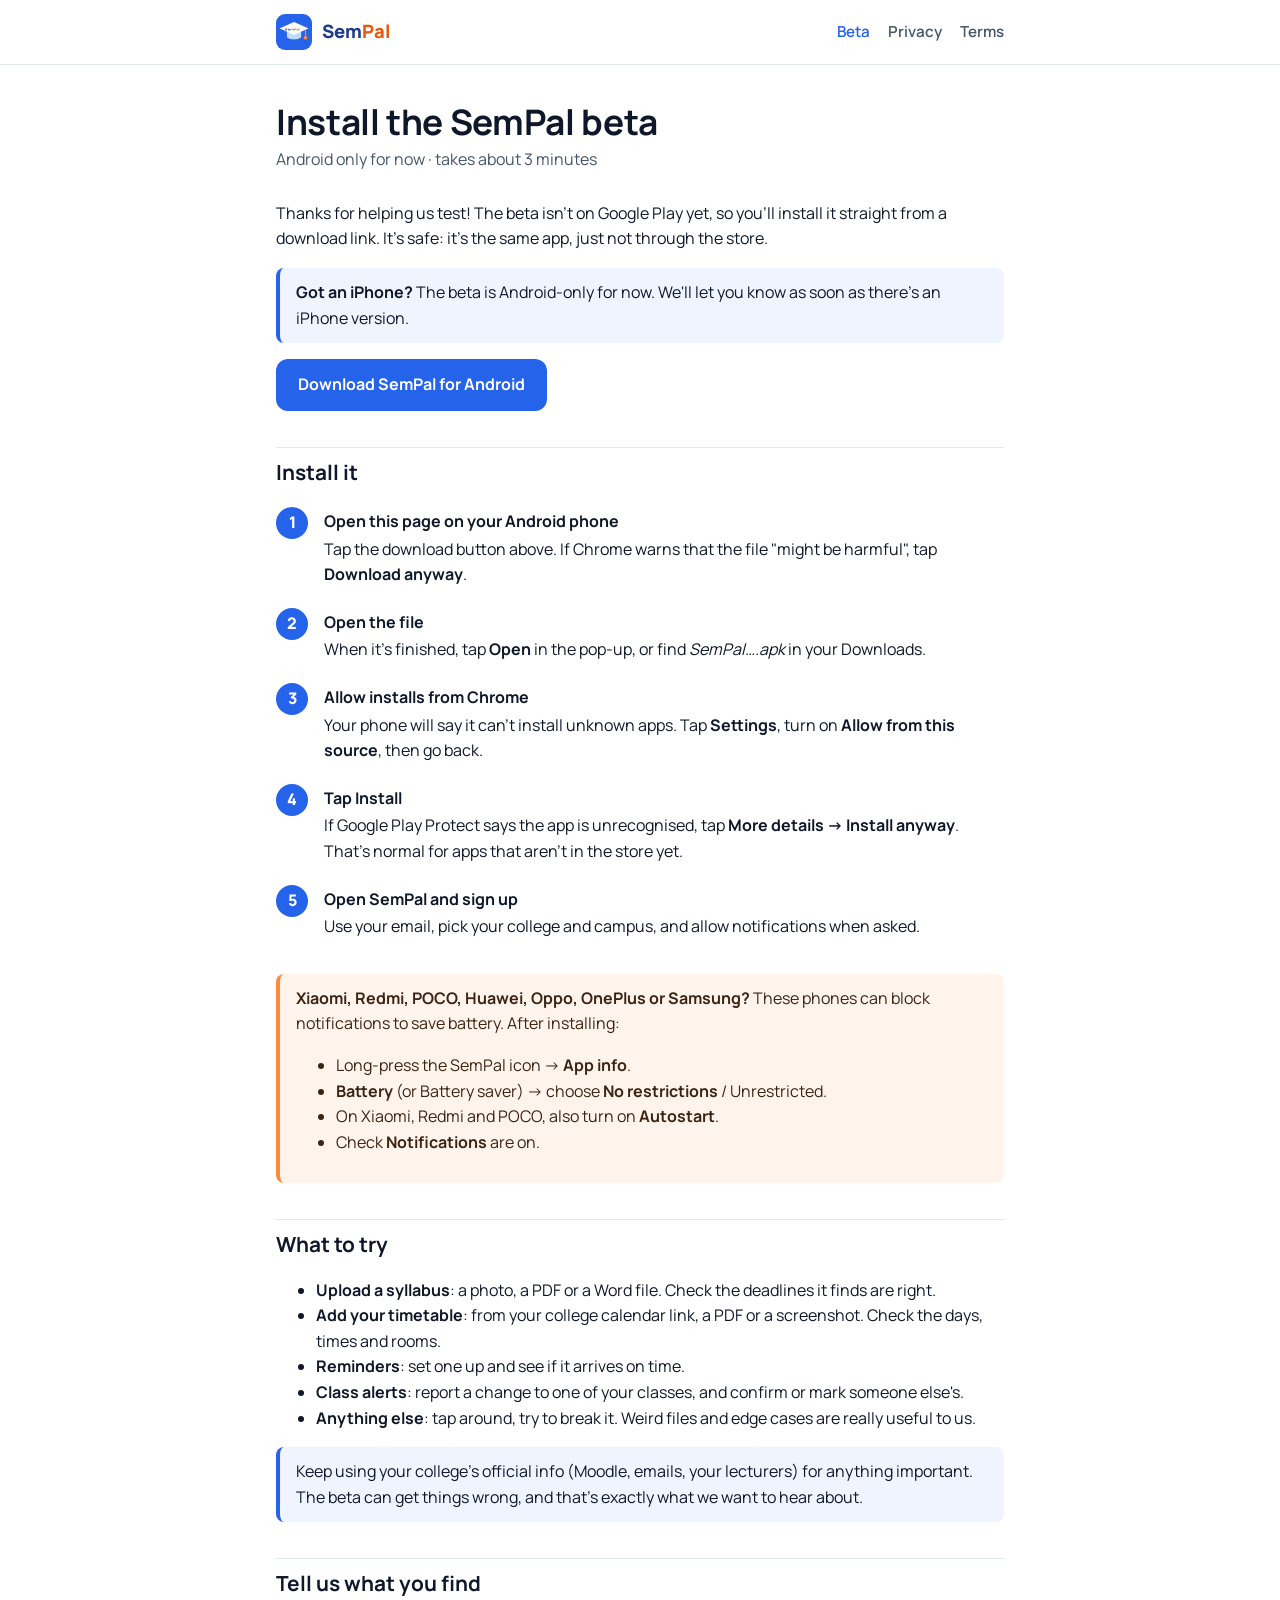
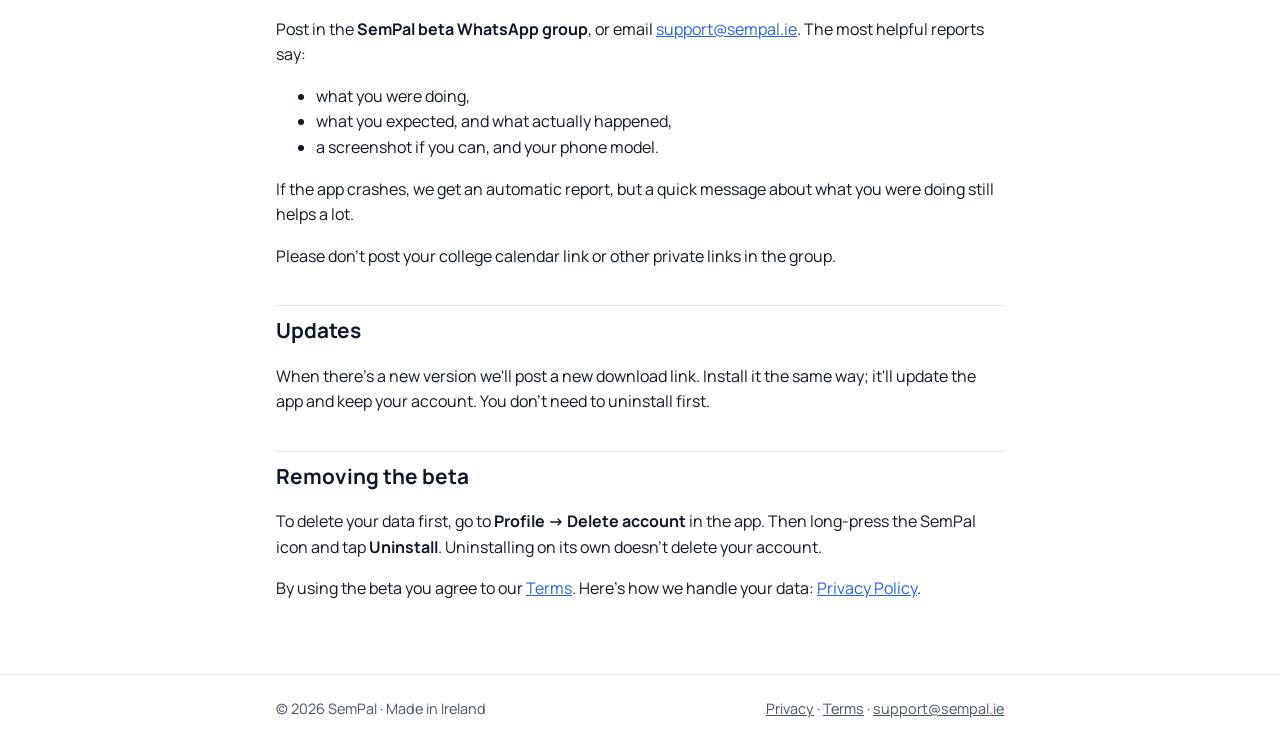
==== beta.html @ c40fa151 "Add files via upload" ====
<!doctype html>
<html lang="en-IE">
<head>
<meta charset="utf-8">
<meta name="viewport" content="width=device-width, initial-scale=1">
<title>Beta Install Guide – SemPal</title>
<meta name="description" content="How to install the SemPal beta on Android, what to test and how to send feedback.">
<meta name="robots" content="noindex">
<link rel="icon" href="img/favicon.png">
<link rel="preconnect" href="https://fonts.googleapis.com">
<link href="https://fonts.googleapis.com/css2?family=Manrope:wght@400;600;700;800&display=swap" rel="stylesheet">
<link rel="stylesheet" href="style.css">
</head>
<body>
<header class="site"><div class="wrap">
  <a class="brand" href="./"><img src="img/icon.png" alt=""><span class="word"><span class="sem">Sem</span><span class="pal">Pal</span></span></a>
  <nav><a href="beta.html" aria-current="page">Beta</a><a href="privacy.html">Privacy</a><a href="terms.html">Terms</a></nav>
</div></header>

<main class="doc wrap">
<h1>Install the SemPal beta</h1>
<p class="meta">Android only for now · takes about 3 minutes</p>

<p>Thanks for helping us test! The beta isn't on Google Play yet, so you'll install it straight from a download link. It's safe: it's the same app, just not through the store.</p>

<div class="note"><strong>Got an iPhone?</strong> The beta is Android-only for now. We'll let you know as soon as there's an iPhone version.</div>

<p>
  <!-- TODO: replace the href with the EAS build download link before sharing -->
  <a class="btn" id="download" href="DOWNLOAD_LINK">Download SemPal for Android</a>
</p>

<h2>Install it</h2>
<ol class="steps">
<li><strong>Open this page on your Android phone</strong>Tap the download button above. If Chrome warns that the file "might be harmful", tap <strong>Download anyway</strong>.</li>
<li><strong>Open the file</strong>When it's finished, tap <strong>Open</strong> in the pop-up, or find <em>SemPal….apk</em> in your Downloads.</li>
<li><strong>Allow installs from Chrome</strong>Your phone will say it can't install unknown apps. Tap <strong>Settings</strong>, turn on <strong>Allow from this source</strong>, then go back.</li>
<li><strong>Tap Install</strong>If Google Play Protect says the app is unrecognised, tap <strong>More details → Install anyway</strong>. That's normal for apps that aren't in the store yet.</li>
<li><strong>Open SemPal and sign up</strong>Use your email, pick your college and campus, and allow notifications when asked.</li>
</ol>

<div class="warn"><strong>Xiaomi, Redmi, POCO, Huawei, Oppo, OnePlus or Samsung?</strong> These phones can block notifications to save battery. After installing:
<ul>
<li>Long-press the SemPal icon → <strong>App info</strong>.</li>
<li><strong>Battery</strong> (or Battery saver) → choose <strong>No restrictions</strong> / Unrestricted.</li>
<li>On Xiaomi, Redmi and POCO, also turn on <strong>Autostart</strong>.</li>
<li>Check <strong>Notifications</strong> are on.</li>
</ul></div>

<h2>What to try</h2>
<ul>
<li><strong>Upload a syllabus</strong>: a photo, a PDF or a Word file. Check the deadlines it finds are right.</li>
<li><strong>Add your timetable</strong>: from your college calendar link, a PDF or a screenshot. Check the days, times and rooms.</li>
<li><strong>Reminders</strong>: set one up and see if it arrives on time.</li>
<li><strong>Class alerts</strong>: report a change to one of your classes, and confirm or mark someone else's.</li>
<li><strong>Anything else</strong>: tap around, try to break it. Weird files and edge cases are really useful to us.</li>
</ul>
<div class="note">Keep using your college's official info (Moodle, emails, your lecturers) for anything important. The beta can get things wrong, and that's exactly what we want to hear about.</div>

<h2>Tell us what you find</h2>
<p>Post in the <strong>SemPal beta WhatsApp group</strong>, or email <a href="mailto:support@sempal.ie">support@sempal.ie</a>. The most helpful reports say:</p>
<ul>
<li>what you were doing,</li>
<li>what you expected, and what actually happened,</li>
<li>a screenshot if you can, and your phone model.</li>
</ul>
<p>If the app crashes, we get an automatic report, but a quick message about what you were doing still helps a lot.</p>
<p>Please don't post your college calendar link or other private links in the group.</p>

<h2>Updates</h2>
<p>When there's a new version we'll post a new download link. Install it the same way; it'll update the app and keep your account. You don't need to uninstall first.</p>

<h2>Removing the beta</h2>
<p>To delete your data first, go to <strong>Profile → Delete account</strong> in the app. Then long-press the SemPal icon and tap <strong>Uninstall</strong>. Uninstalling on its own doesn't delete your account.</p>

<p>By using the beta you agree to our <a href="terms.html">Terms</a>. Here's how we handle your data: <a href="privacy.html">Privacy Policy</a>.</p>
</main>

<footer class="site"><div class="wrap">
  <span>© 2026 SemPal · Made in Ireland</span>
  <span><a href="privacy.html">Privacy</a> · <a href="terms.html">Terms</a> · <a href="mailto:support@sempal.ie">support@sempal.ie</a></span>
</div></footer>
</body>
</html>
---- style.css ----
:root {
  --blue: #2563EB;
  --blue-dark: #1e3a8a;
  --blue-soft: #eff4ff;
  --orange: #FF8A3D;
  --orange-dark: #ea580c;
  --ink: #0f172a;
  --muted: #475569;
  --line: #e2e8f0;
  --bg: #ffffff;
  --card: #f8fafc;
}
@media (prefers-color-scheme: dark) {
  :root {
    --ink: #e2e8f0;
    --muted: #94a3b8;
    --line: #1e293b;
    --bg: #0b1220;
    --card: #111a2e;
    --blue-soft: #13203d;
    --blue-dark: #93b4ff;
  }
}
* { box-sizing: border-box; }
html { -webkit-text-size-adjust: 100%; }
body {
  margin: 0;
  font-family: "Manrope", system-ui, -apple-system, "Segoe UI", Roboto, sans-serif;
  color: var(--ink);
  background: var(--bg);
  line-height: 1.6;
}
a { color: var(--blue); }
@media (prefers-color-scheme: dark) { a { color: #7aa2ff; } }

header.site {
  border-bottom: 1px solid var(--line);
}
header.site .wrap {
  display: flex; align-items: center; justify-content: space-between;
  padding-top: 14px; padding-bottom: 14px;
}
.brand { display: flex; align-items: center; gap: 10px; text-decoration: none; color: var(--ink); font-weight: 800; font-size: 1.15rem; }
.brand img { width: 36px; height: 36px; border-radius: 9px; }
.brand .sem { color: var(--blue-dark); }
.brand .pal { color: var(--orange-dark); }
nav a { margin-left: 18px; text-decoration: none; color: var(--muted); font-weight: 600; font-size: .95rem; }
nav a:hover, nav a[aria-current] { color: var(--blue); }

.wrap { max-width: 760px; margin: 0 auto; padding-left: 16px; padding-right: 16px; }

.hero { padding: 56px 0 40px; text-align: center; }
.hero img { width: 112px; height: 112px; border-radius: 26px; box-shadow: 0 10px 30px rgba(37,99,235,.25); }
.hero h1 { font-size: clamp(2rem, 6vw, 2.8rem); line-height: 1.15; margin: 22px 0 12px; letter-spacing: -0.02em; }
.hero p.lead { font-size: 1.15rem; color: var(--muted); margin: 0 auto 26px; max-width: 34em; }

.btn {
  display: inline-block; background: var(--blue); color: #fff !important; text-decoration: none;
  font-weight: 700; padding: 13px 22px; border-radius: 12px;
}
.btn.alt { background: transparent; color: var(--blue) !important; border: 2px solid var(--blue); }
.btn + .btn { margin-left: 8px; }

.features { display: grid; grid-template-columns: repeat(auto-fit, minmax(210px, 1fr)); gap: 14px; margin: 20px 0 48px; }
.feature { background: var(--card); border: 1px solid var(--line); border-radius: 14px; padding: 18px; }
.feature h3 { margin: 0 0 6px; font-size: 1.05rem; }
.feature p { margin: 0; color: var(--muted); font-size: .95rem; }
.feature .dot { display: inline-block; width: 10px; height: 10px; border-radius: 50%; background: var(--orange); margin-right: 8px; }

main.doc { padding-top: 36px; padding-bottom: 56px; }
main.doc h1 { font-size: clamp(1.7rem, 5vw, 2.2rem); line-height: 1.2; margin: 0 0 4px; letter-spacing: -0.01em; }
main.doc .meta { color: var(--muted); margin: 0 0 28px; }
main.doc h2 { font-size: 1.3rem; margin: 36px 0 10px; padding-top: 8px; border-top: 1px solid var(--line); }
main.doc h3 { font-size: 1.05rem; margin: 22px 0 6px; }

.table-scroll { overflow-x: auto; margin: 12px 0 18px; border: 1px solid var(--line); border-radius: 12px; }
table { border-collapse: collapse; width: 100%; font-size: .93rem; }
th, td { text-align: left; vertical-align: top; padding: 10px 12px; border-bottom: 1px solid var(--line); }
th { background: var(--card); font-weight: 700; }
tr:last-child td { border-bottom: 0; }

.note { background: var(--blue-soft); border-left: 4px solid var(--blue); padding: 12px 16px; border-radius: 8px; margin: 16px 0; }
.warn { background: #fff4ec; border-left: 4px solid var(--orange); padding: 12px 16px; border-radius: 8px; margin: 16px 0; color: #3b2414; }
@media (prefers-color-scheme: dark) { .warn { background: #2a1a0e; color: #fbd9c0; } }

ol.steps { counter-reset: s; list-style: none; padding: 0; }
ol.steps > li { counter-increment: s; position: relative; padding: 4px 0 18px 48px; }
ol.steps > li::before {
  content: counter(s); position: absolute; left: 0; top: 2px; width: 32px; height: 32px; border-radius: 50%;
  background: var(--blue); color: #fff; font-weight: 800; display: flex; align-items: center; justify-content: center;
}
ol.steps > li strong:first-child { display: block; margin-bottom: 2px; }

footer.site { border-top: 1px solid var(--line); color: var(--muted); font-size: .9rem; }
footer.site .wrap { padding-top: 22px; padding-bottom: 30px; display: flex; flex-wrap: wrap; gap: 8px 18px; justify-content: space-between; }
footer.site a { color: var(--muted); }

@media (max-width: 520px) {
  nav a { margin-left: 12px; font-size: .9rem; }
  .brand span.word { display: none; }
  .btn { display: block; margin: 0 0 10px !important; }
}
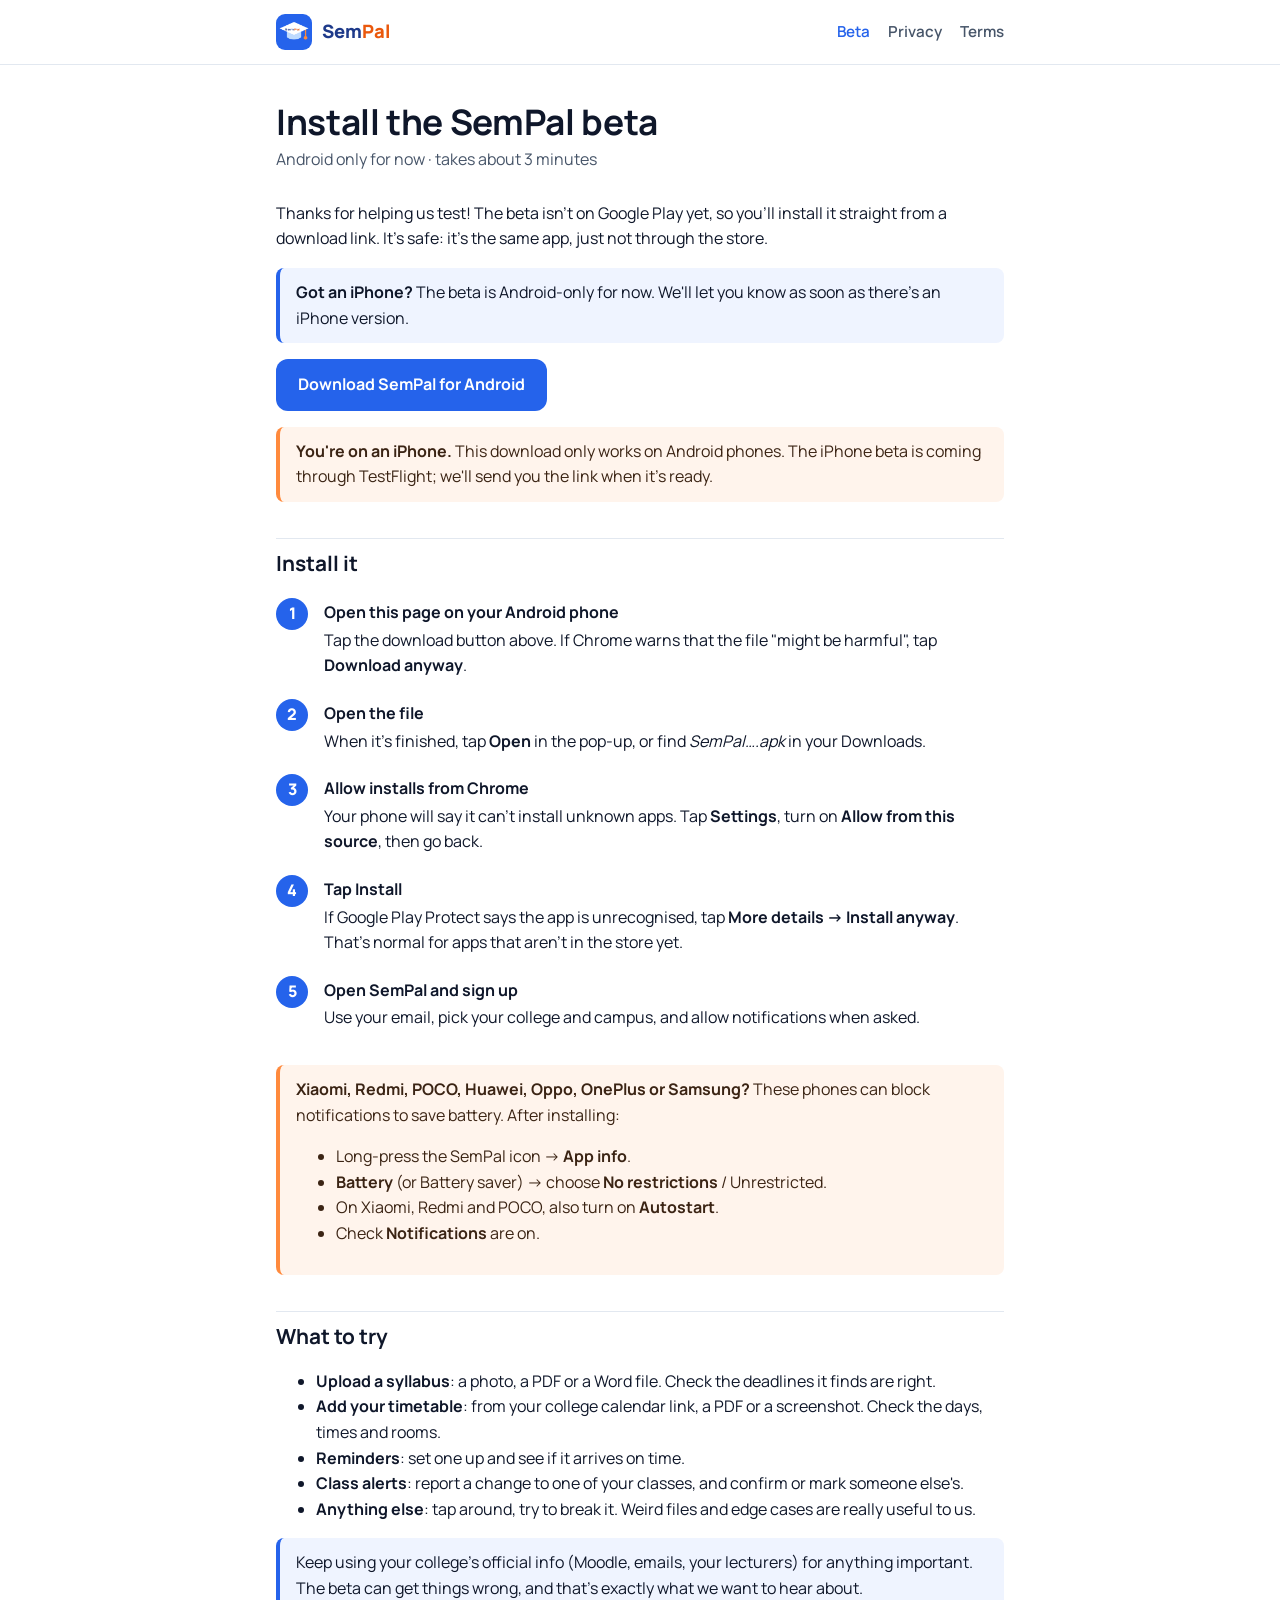
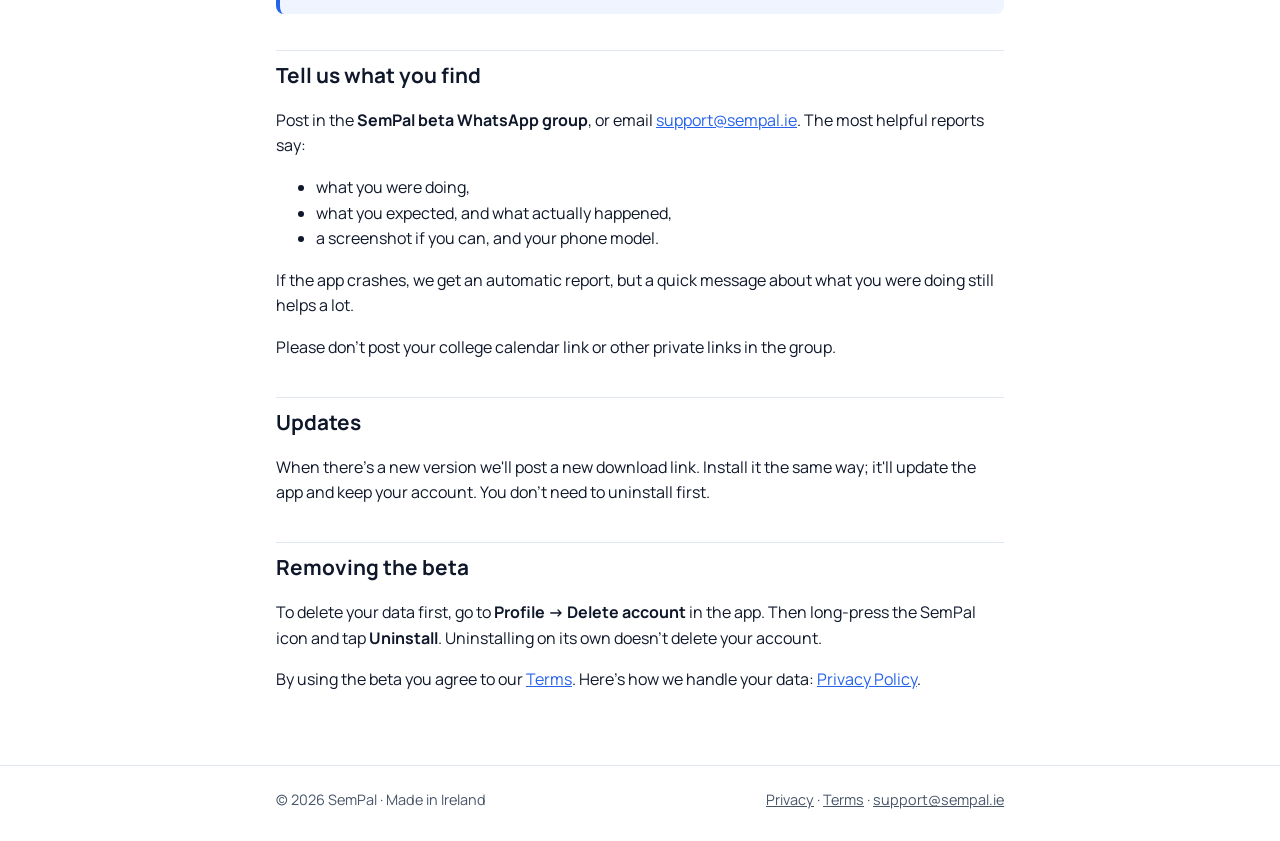
==== commit ce732fbc: "Implement iPhone detection for download button Added script to hide download button for iPhone users" ====
--- a/beta.html
+++ b/beta.html
@@ -23,12 +23,13 @@
 
 <p>Thanks for helping us test! The beta isn't on Google Play yet, so you'll install it straight from a download link. It's safe: it's the same app, just not through the store.</p>
 
-<div class="note"><strong>Got an iPhone?</strong> The beta is Android-only for now. We'll let you know as soon as there's an iPhone version.</div>
+<div class="note" id="iphone"><strong>Got an iPhone?</strong> The beta is Android-only for now. We'll let you know as soon as there's an iPhone version.</div>
 
-<p>
+<p id="androidDownload">
   <!-- TODO: replace the href with the EAS build download link before sharing -->
   <a class="btn" id="download" href="DOWNLOAD_LINK">Download SemPal for Android</a>
 </p>
+<div class="warn hidden" id="iosNotice"><strong>You're on an iPhone.</strong> This download only works on Android phones. The iPhone beta is coming through TestFlight; we'll send you the link when it's ready.</div>
 
 <h2>Install it</h2>
 <ol class="steps">
@@ -75,6 +76,14 @@
 
 <p>By using the beta you agree to our <a href="terms.html">Terms</a>. Here's how we handle your data: <a href="privacy.html">Privacy Policy</a>.</p>
 </main>
+<script>
+  // iPhones can't install Android apps: swap the download button for a note
+  if (/iPhone|iPad|iPod/i.test(navigator.userAgent) ||
+      (navigator.platform === 'MacIntel' && navigator.maxTouchPoints > 1)) {
+    document.getElementById('androidDownload').style.display = 'none';
+    document.getElementById('iosNotice').classList.remove('hidden');
+  }
+</script>
 
 <footer class="site"><div class="wrap">
   <span>© 2026 SemPal · Made in Ireland</span>
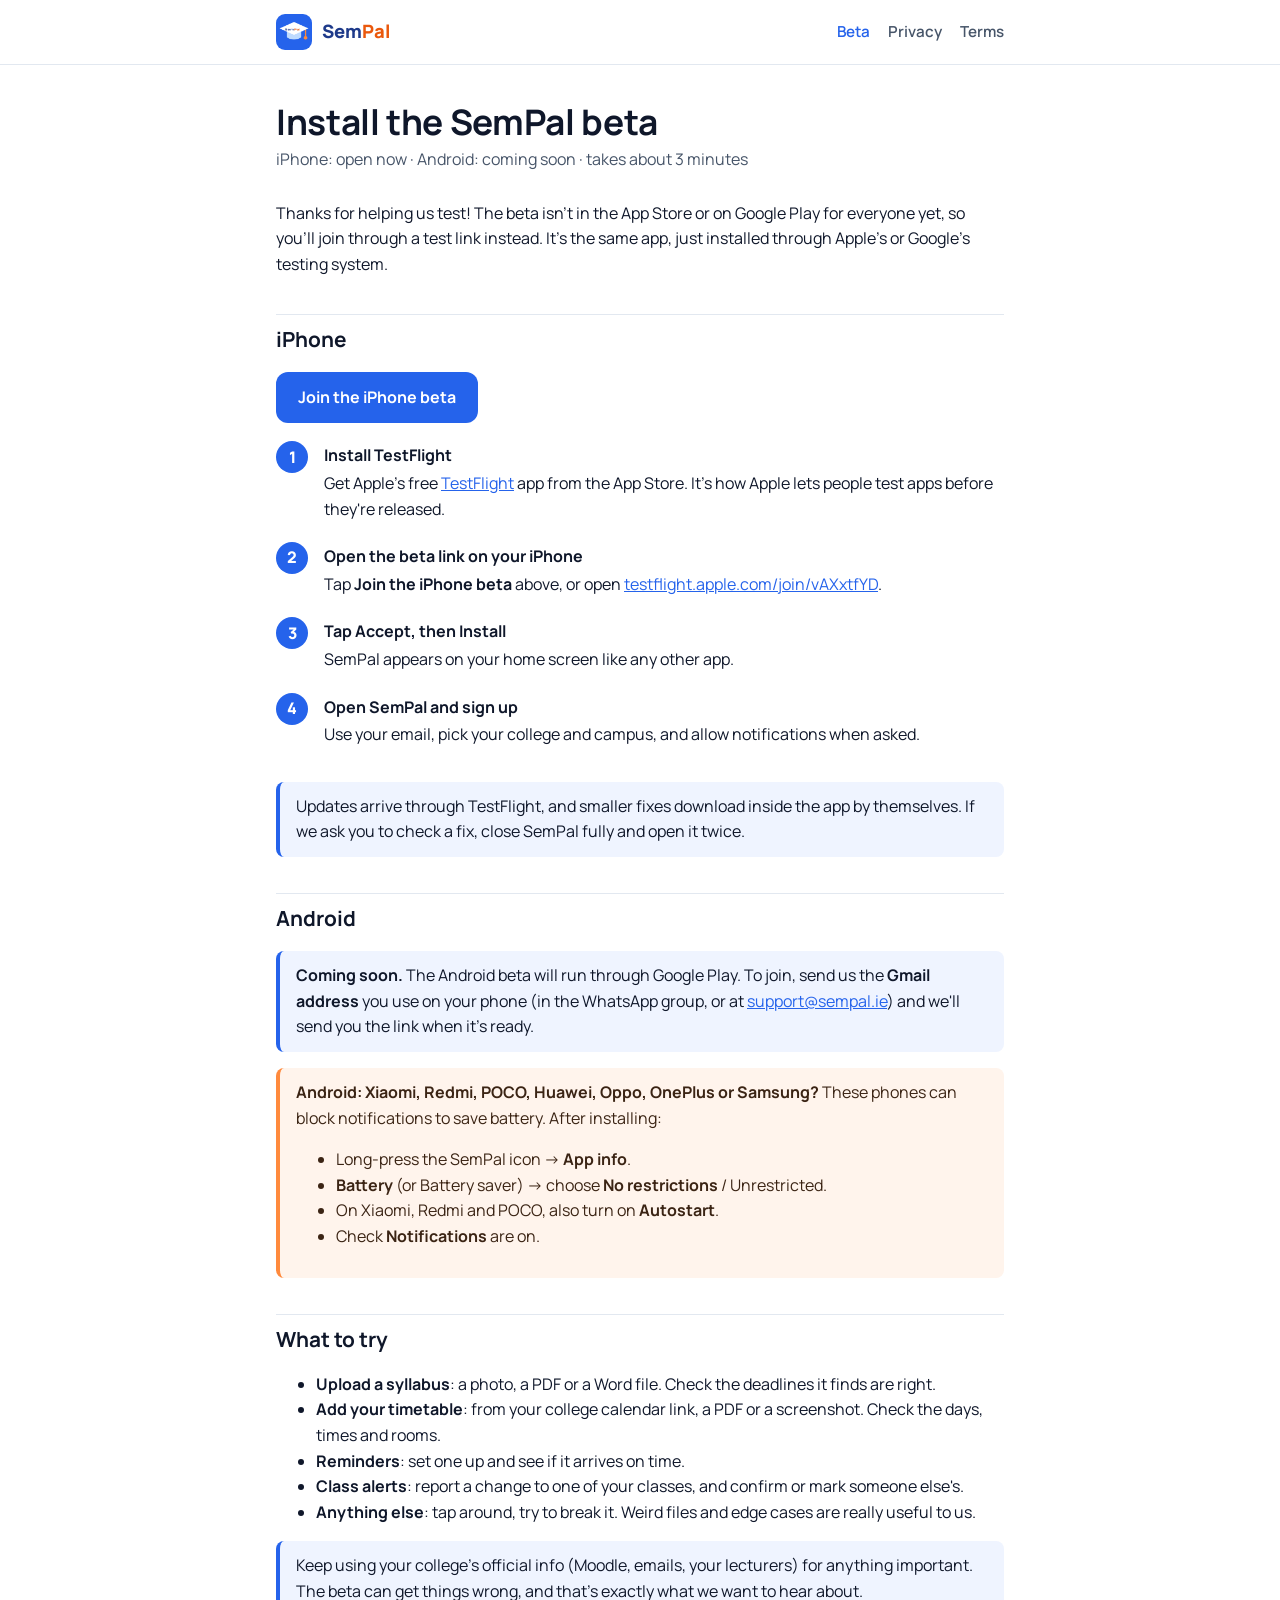
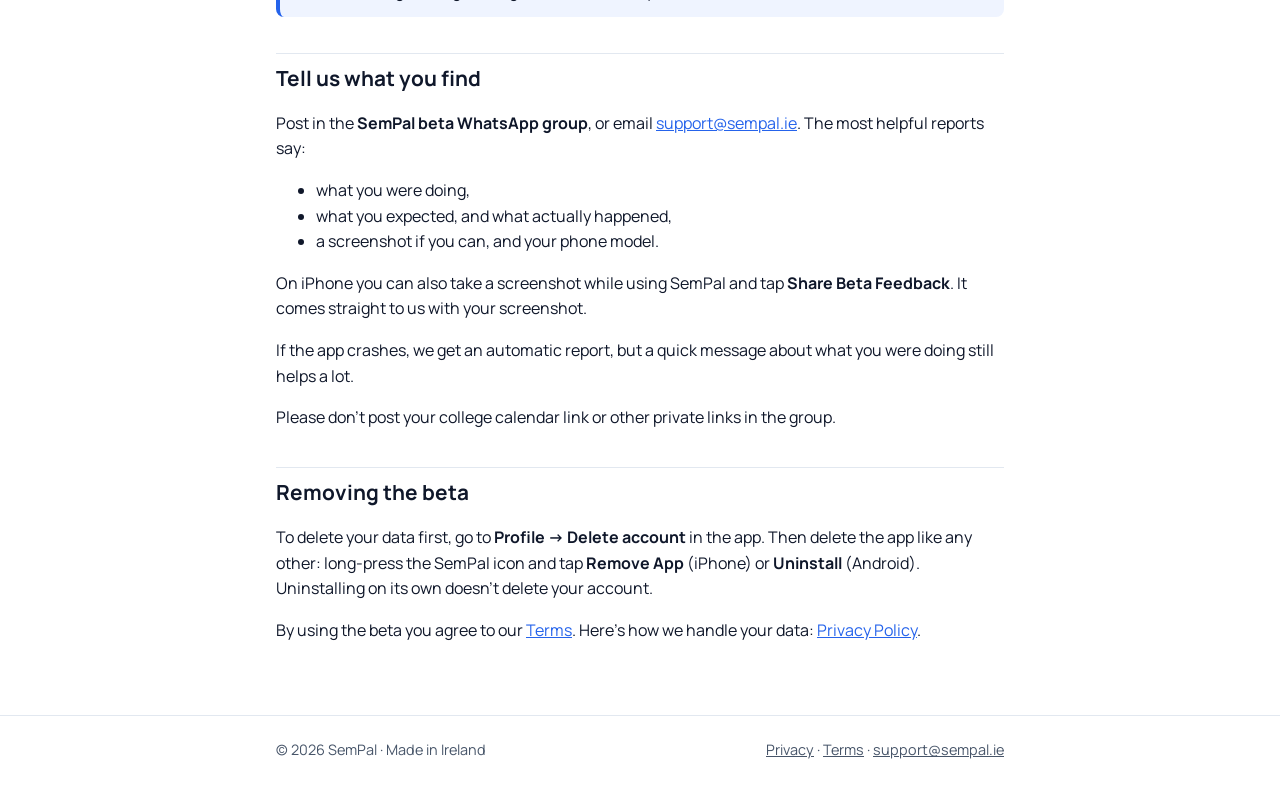
==== commit 58270ad4: "Add files via upload" ====
--- a/beta.html
+++ b/beta.html
@@ -4,7 +4,7 @@
 <meta charset="utf-8">
 <meta name="viewport" content="width=device-width, initial-scale=1">
 <title>Beta Install Guide – SemPal</title>
-<meta name="description" content="How to install the SemPal beta on Android, what to test and how to send feedback.">
+<meta name="description" content="How to install the SemPal beta on iPhone and Android, what to test and how to send feedback.">
 <meta name="robots" content="noindex">
 <link rel="icon" href="img/favicon.png">
 <link rel="preconnect" href="https://fonts.googleapis.com">
@@ -19,28 +19,32 @@
 
 <main class="doc wrap">
 <h1>Install the SemPal beta</h1>
-<p class="meta">Android only for now · takes about 3 minutes</p>
+<p class="meta">iPhone: open now · Android: coming soon · takes about 3 minutes</p>
 
-<p>Thanks for helping us test! The beta isn't on Google Play yet, so you'll install it straight from a download link. It's safe: it's the same app, just not through the store.</p>
+<p>Thanks for helping us test! The beta isn't in the App Store or on Google Play for everyone yet, so you'll join through a test link instead. It's the same app, just installed through Apple's or Google's testing system.</p>
 
-<div class="note" id="iphone"><strong>Got an iPhone?</strong> The beta is Android-only for now. We'll let you know as soon as there's an iPhone version.</div>
-
-<p id="androidDownload">
-  <!-- TODO: replace the href with the EAS build download link before sharing -->
-  <a class="btn" id="download" href="DOWNLOAD_LINK">Download SemPal for Android</a>
-</p>
-<div class="warn hidden" id="iosNotice"><strong>You're on an iPhone.</strong> This download only works on Android phones. The iPhone beta is coming through TestFlight; we'll send you the link when it's ready.</div>
-
-<h2>Install it</h2>
+<h2 id="iphone">iPhone</h2>
+<p id="iosButton"><a class="btn" href="https://testflight.apple.com/join/vAXxtfYD">Join the iPhone beta</a></p>
 <ol class="steps">
-<li><strong>Open this page on your Android phone</strong>Tap the download button above. If Chrome warns that the file "might be harmful", tap <strong>Download anyway</strong>.</li>
-<li><strong>Open the file</strong>When it's finished, tap <strong>Open</strong> in the pop-up, or find <em>SemPal….apk</em> in your Downloads.</li>
-<li><strong>Allow installs from Chrome</strong>Your phone will say it can't install unknown apps. Tap <strong>Settings</strong>, turn on <strong>Allow from this source</strong>, then go back.</li>
-<li><strong>Tap Install</strong>If Google Play Protect says the app is unrecognised, tap <strong>More details → Install anyway</strong>. That's normal for apps that aren't in the store yet.</li>
+<li><strong>Install TestFlight</strong>Get Apple's free <a href="https://apps.apple.com/app/testflight/id899247664">TestFlight</a> app from the App Store. It's how Apple lets people test apps before they're released.</li>
+<li><strong>Open the beta link on your iPhone</strong>Tap <strong>Join the iPhone beta</strong> above, or open <a href="https://testflight.apple.com/join/vAXxtfYD">testflight.apple.com/join/vAXxtfYD</a>.</li>
+<li><strong>Tap Accept, then Install</strong>SemPal appears on your home screen like any other app.</li>
 <li><strong>Open SemPal and sign up</strong>Use your email, pick your college and campus, and allow notifications when asked.</li>
 </ol>
+<div class="note">Updates arrive through TestFlight, and smaller fixes download inside the app by themselves. If we ask you to check a fix, close SemPal fully and open it twice.</div>
 
-<div class="warn"><strong>Xiaomi, Redmi, POCO, Huawei, Oppo, OnePlus or Samsung?</strong> These phones can block notifications to save battery. After installing:
+<h2 id="android">Android</h2>
+<div class="note" id="androidSoon"><strong>Coming soon.</strong> The Android beta will run through Google Play. To join, send us the <strong>Gmail address</strong> you use on your phone (in the WhatsApp group, or at <a href="mailto:support@sempal.ie">support@sempal.ie</a>) and we'll send you the link when it's ready.</div>
+<!-- When the Play closed test is live: replace the note above with
+<p><a class="btn" href="PLAY_OPT_IN_LINK">Join the Android beta</a></p>
+<ol class="steps">
+<li><strong>Open the link on your Android phone</strong>Sign in with the Gmail you gave us and tap <strong>Become a tester</strong>.</li>
+<li><strong>Install from Google Play</strong>Tap the Google Play link on that page, then <strong>Install</strong>.</li>
+<li><strong>Open SemPal and sign up</strong>Use your email, pick your college and campus, and allow notifications when asked.</li>
+</ol>
+-->
+
+<div class="warn"><strong>Android: Xiaomi, Redmi, POCO, Huawei, Oppo, OnePlus or Samsung?</strong> These phones can block notifications to save battery. After installing:
 <ul>
 <li>Long-press the SemPal icon → <strong>App info</strong>.</li>
 <li><strong>Battery</strong> (or Battery saver) → choose <strong>No restrictions</strong> / Unrestricted.</li>
@@ -65,23 +69,22 @@
 <li>what you expected, and what actually happened,</li>
 <li>a screenshot if you can, and your phone model.</li>
 </ul>
+<p>On iPhone you can also take a screenshot while using SemPal and tap <strong>Share Beta Feedback</strong>. It comes straight to us with your screenshot.</p>
 <p>If the app crashes, we get an automatic report, but a quick message about what you were doing still helps a lot.</p>
 <p>Please don't post your college calendar link or other private links in the group.</p>
 
-<h2>Updates</h2>
-<p>When there's a new version we'll post a new download link. Install it the same way; it'll update the app and keep your account. You don't need to uninstall first.</p>
-
 <h2>Removing the beta</h2>
-<p>To delete your data first, go to <strong>Profile → Delete account</strong> in the app. Then long-press the SemPal icon and tap <strong>Uninstall</strong>. Uninstalling on its own doesn't delete your account.</p>
+<p>To delete your data first, go to <strong>Profile → Delete account</strong> in the app. Then delete the app like any other: long-press the SemPal icon and tap <strong>Remove App</strong> (iPhone) or <strong>Uninstall</strong> (Android). Uninstalling on its own doesn't delete your account.</p>
 
 <p>By using the beta you agree to our <a href="terms.html">Terms</a>. Here's how we handle your data: <a href="privacy.html">Privacy Policy</a>.</p>
 </main>
 <script>
-  // iPhones can't install Android apps: swap the download button for a note
-  if (/iPhone|iPad|iPod/i.test(navigator.userAgent) ||
-      (navigator.platform === 'MacIntel' && navigator.maxTouchPoints > 1)) {
-    document.getElementById('androidDownload').style.display = 'none';
-    document.getElementById('iosNotice').classList.remove('hidden');
+  // On Android, show the Android section first
+  if (/Android/i.test(navigator.userAgent)) {
+    var main = document.querySelector('main');
+    var android = document.getElementById('android');
+    main.insertBefore(android.nextElementSibling, main.querySelector('#iphone'));
+    main.insertBefore(android, main.querySelector('#androidSoon'));
   }
 </script>
 
--- a/style.css
+++ b/style.css
@@ -100,3 +100,5 @@
   .brand span.word { display: none; }
   .btn { display: block; margin: 0 0 10px !important; }
 }
+
+.hidden { display: none !important; }
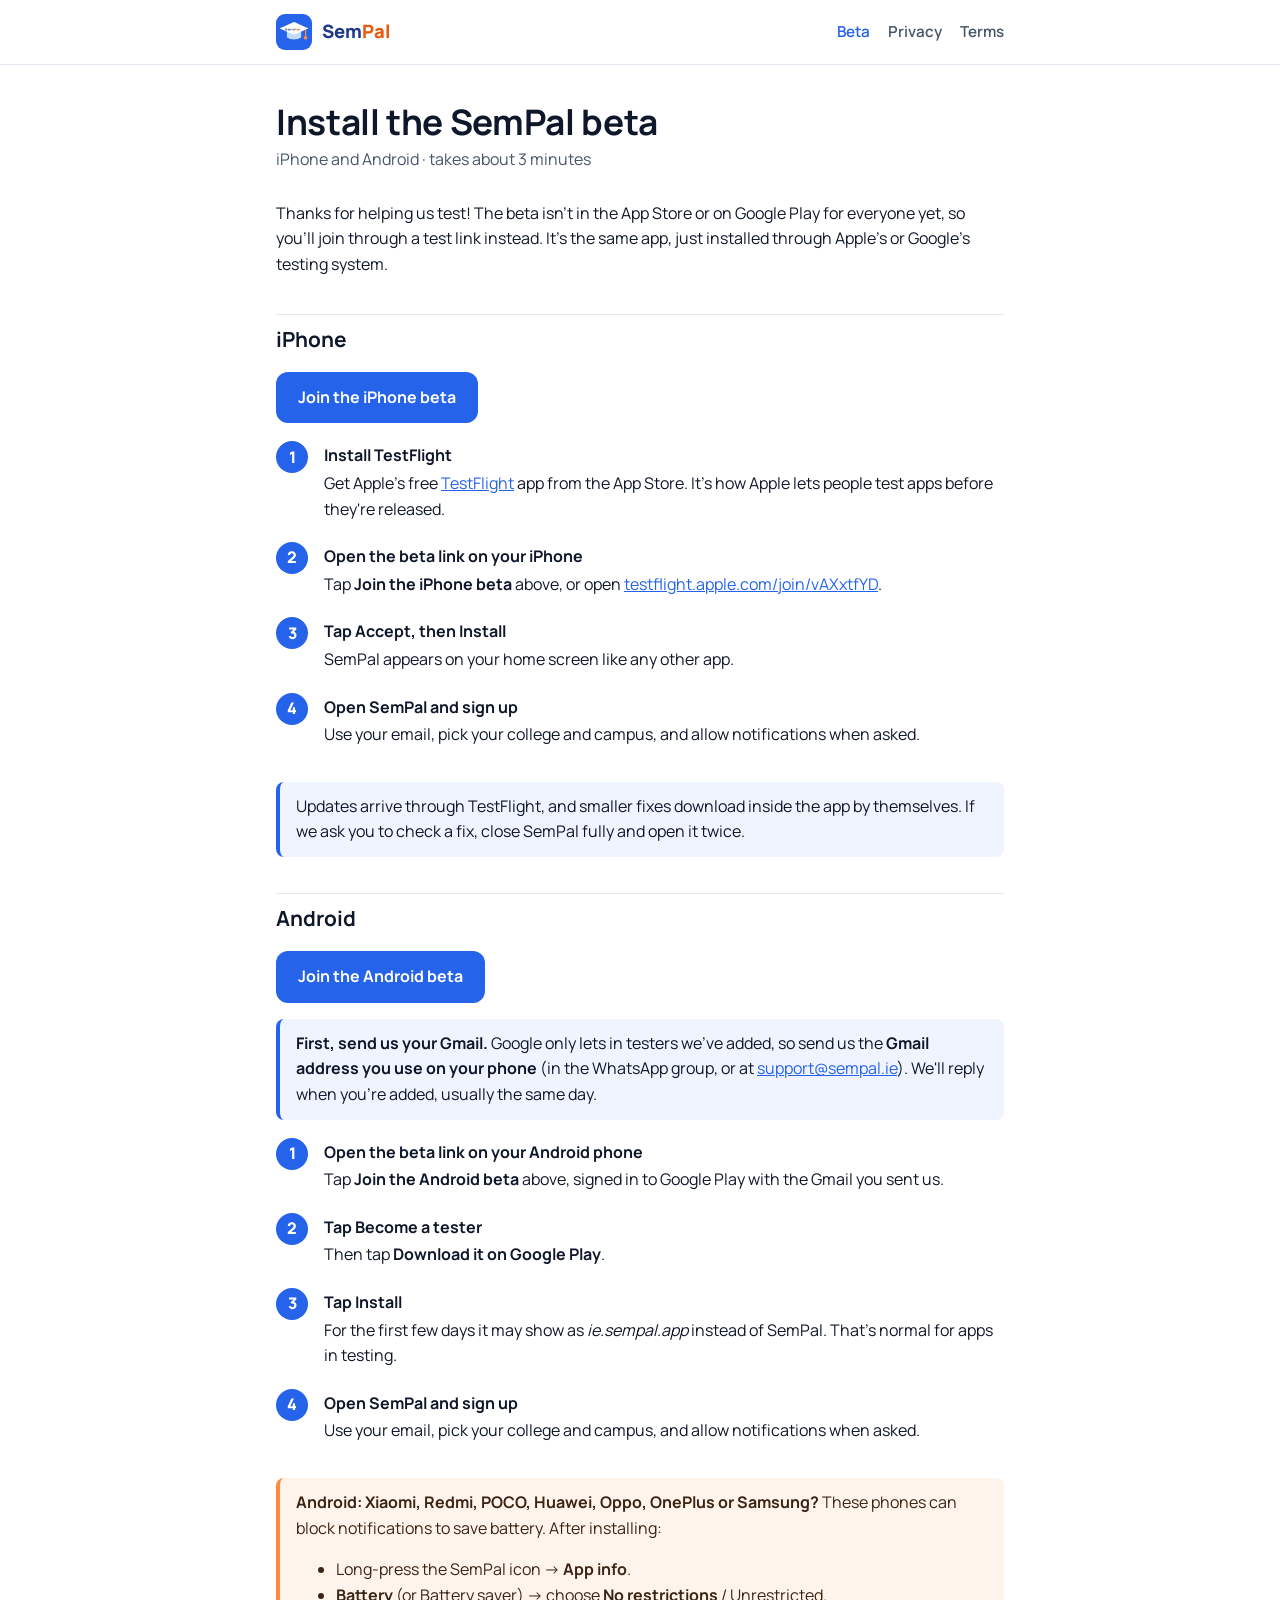
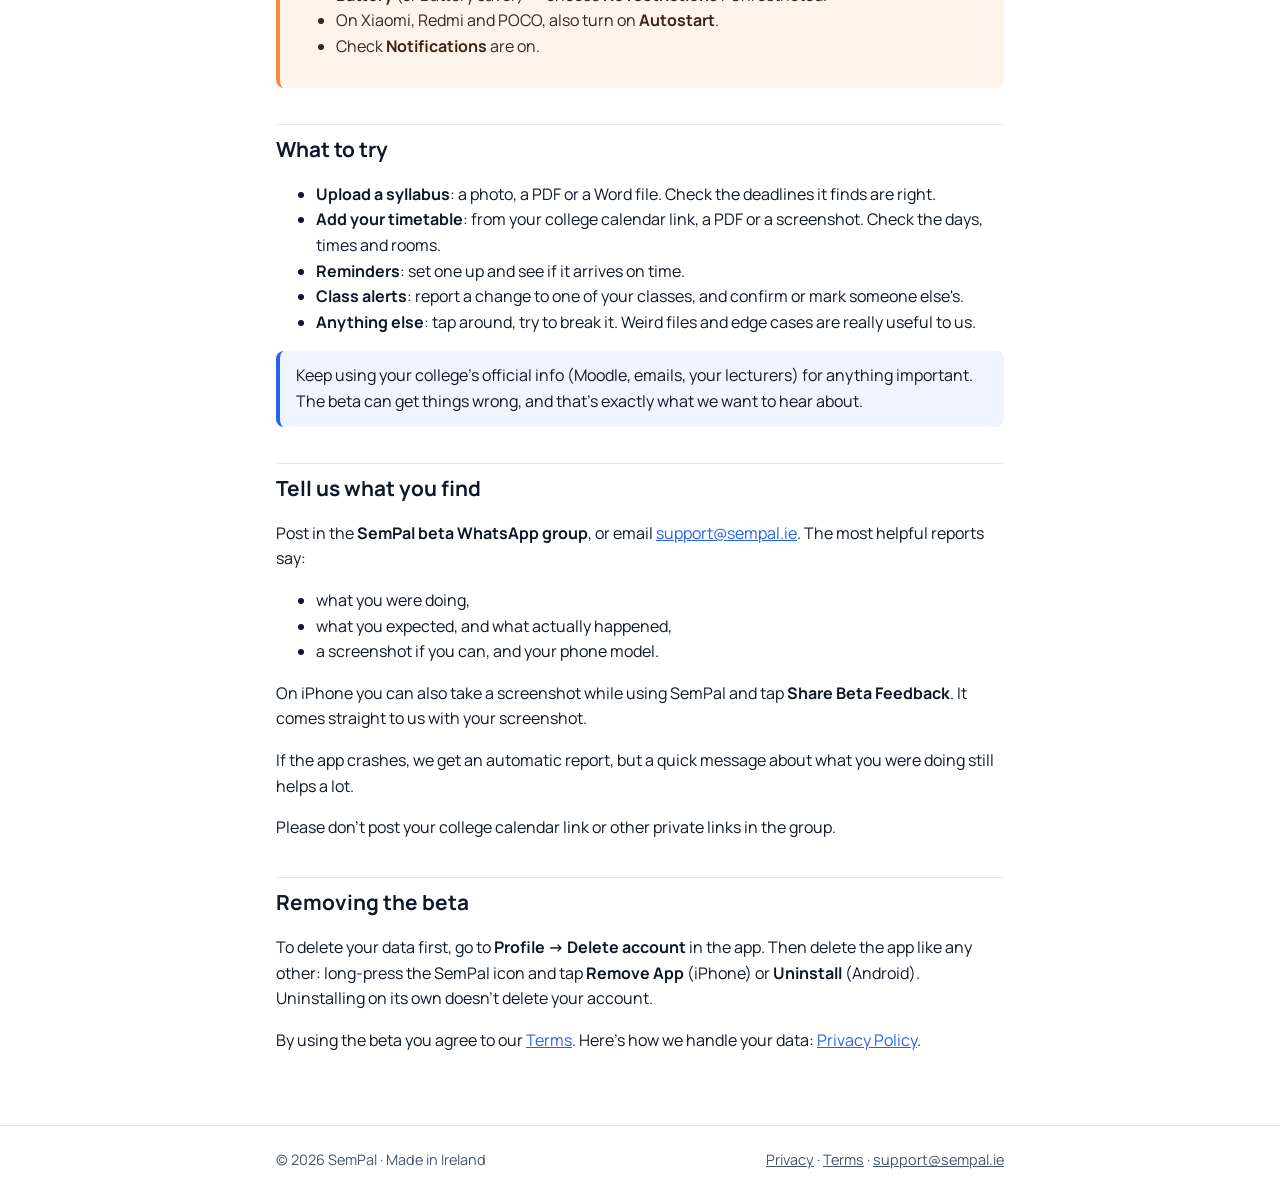
==== commit 9e62195c: "Update Android beta instructions and section order" ====
--- a/beta.html
+++ b/beta.html
@@ -19,7 +19,7 @@
 
 <main class="doc wrap">
 <h1>Install the SemPal beta</h1>
-<p class="meta">iPhone: open now · Android: coming soon · takes about 3 minutes</p>
+<p class="meta">iPhone and Android · takes about 3 minutes</p>
 
 <p>Thanks for helping us test! The beta isn't in the App Store or on Google Play for everyone yet, so you'll join through a test link instead. It's the same app, just installed through Apple's or Google's testing system.</p>
 
@@ -33,16 +33,17 @@
 </ol>
 <div class="note">Updates arrive through TestFlight, and smaller fixes download inside the app by themselves. If we ask you to check a fix, close SemPal fully and open it twice.</div>
 
+<section id="androidSection">
 <h2 id="android">Android</h2>
-<div class="note" id="androidSoon"><strong>Coming soon.</strong> The Android beta will run through Google Play. To join, send us the <strong>Gmail address</strong> you use on your phone (in the WhatsApp group, or at <a href="mailto:support@sempal.ie">support@sempal.ie</a>) and we'll send you the link when it's ready.</div>
-<!-- When the Play closed test is live: replace the note above with
-<p><a class="btn" href="PLAY_OPT_IN_LINK">Join the Android beta</a></p>
+<p id="androidSoon"><a class="btn" href="https://play.google.com/apps/internaltest/4701732800129656354">Join the Android beta</a></p>
+<div class="note"><strong>First, send us your Gmail.</strong> Google only lets in testers we've added, so send us the <strong>Gmail address you use on your phone</strong> (in the WhatsApp group, or at <a href="mailto:support@sempal.ie">support@sempal.ie</a>). We'll reply when you're added, usually the same day.</div>
 <ol class="steps">
-<li><strong>Open the link on your Android phone</strong>Sign in with the Gmail you gave us and tap <strong>Become a tester</strong>.</li>
-<li><strong>Install from Google Play</strong>Tap the Google Play link on that page, then <strong>Install</strong>.</li>
+<li><strong>Open the beta link on your Android phone</strong>Tap <strong>Join the Android beta</strong> above, signed in to Google Play with the Gmail you sent us.</li>
+<li><strong>Tap Become a tester</strong>Then tap <strong>Download it on Google Play</strong>.</li>
+<li><strong>Tap Install</strong>For the first few days it may show as <em>ie.sempal.app</em> instead of SemPal. That's normal for apps in testing.</li>
 <li><strong>Open SemPal and sign up</strong>Use your email, pick your college and campus, and allow notifications when asked.</li>
 </ol>
--->
+</section>
 
 <div class="warn"><strong>Android: Xiaomi, Redmi, POCO, Huawei, Oppo, OnePlus or Samsung?</strong> These phones can block notifications to save battery. After installing:
 <ul>
@@ -82,9 +83,7 @@
   // On Android, show the Android section first
   if (/Android/i.test(navigator.userAgent)) {
     var main = document.querySelector('main');
-    var android = document.getElementById('android');
-    main.insertBefore(android.nextElementSibling, main.querySelector('#iphone'));
-    main.insertBefore(android, main.querySelector('#androidSoon'));
+    main.insertBefore(document.getElementById('androidSection'), document.getElementById('iphone'));
   }
 </script>
 
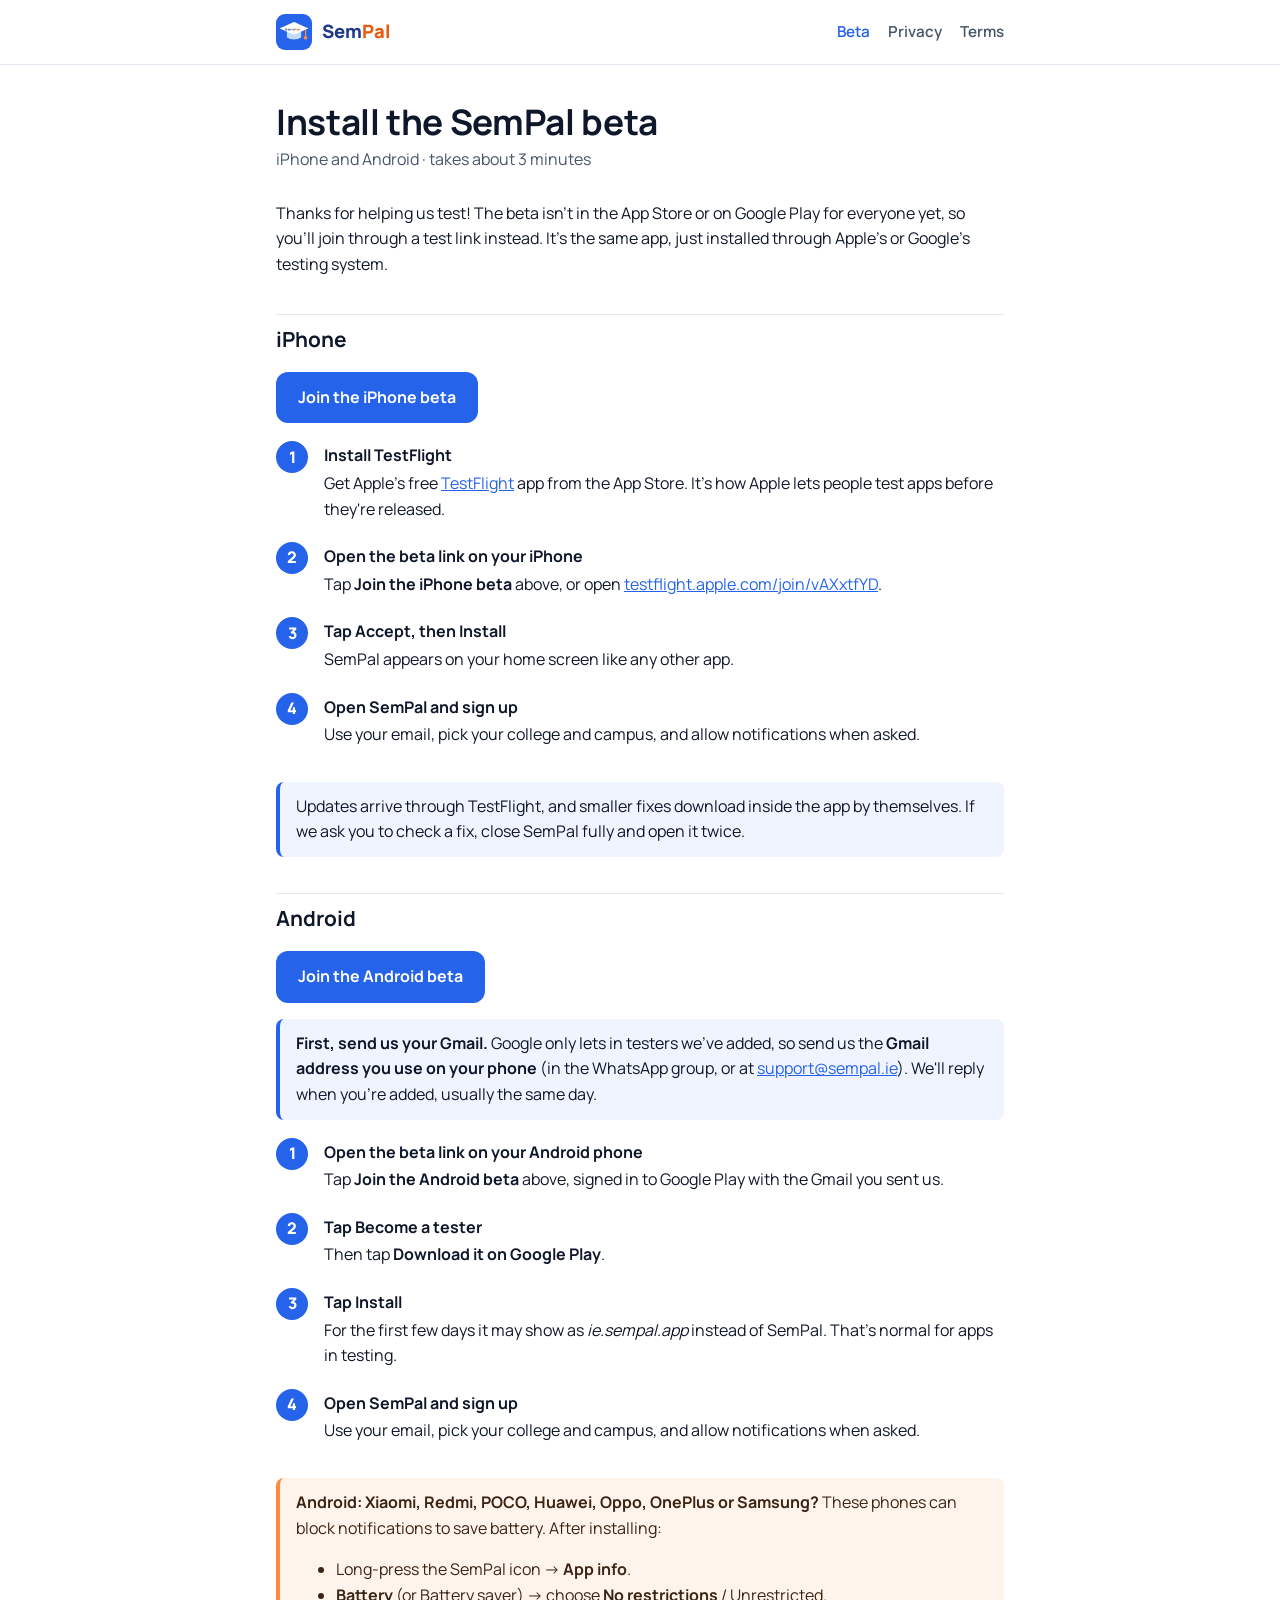
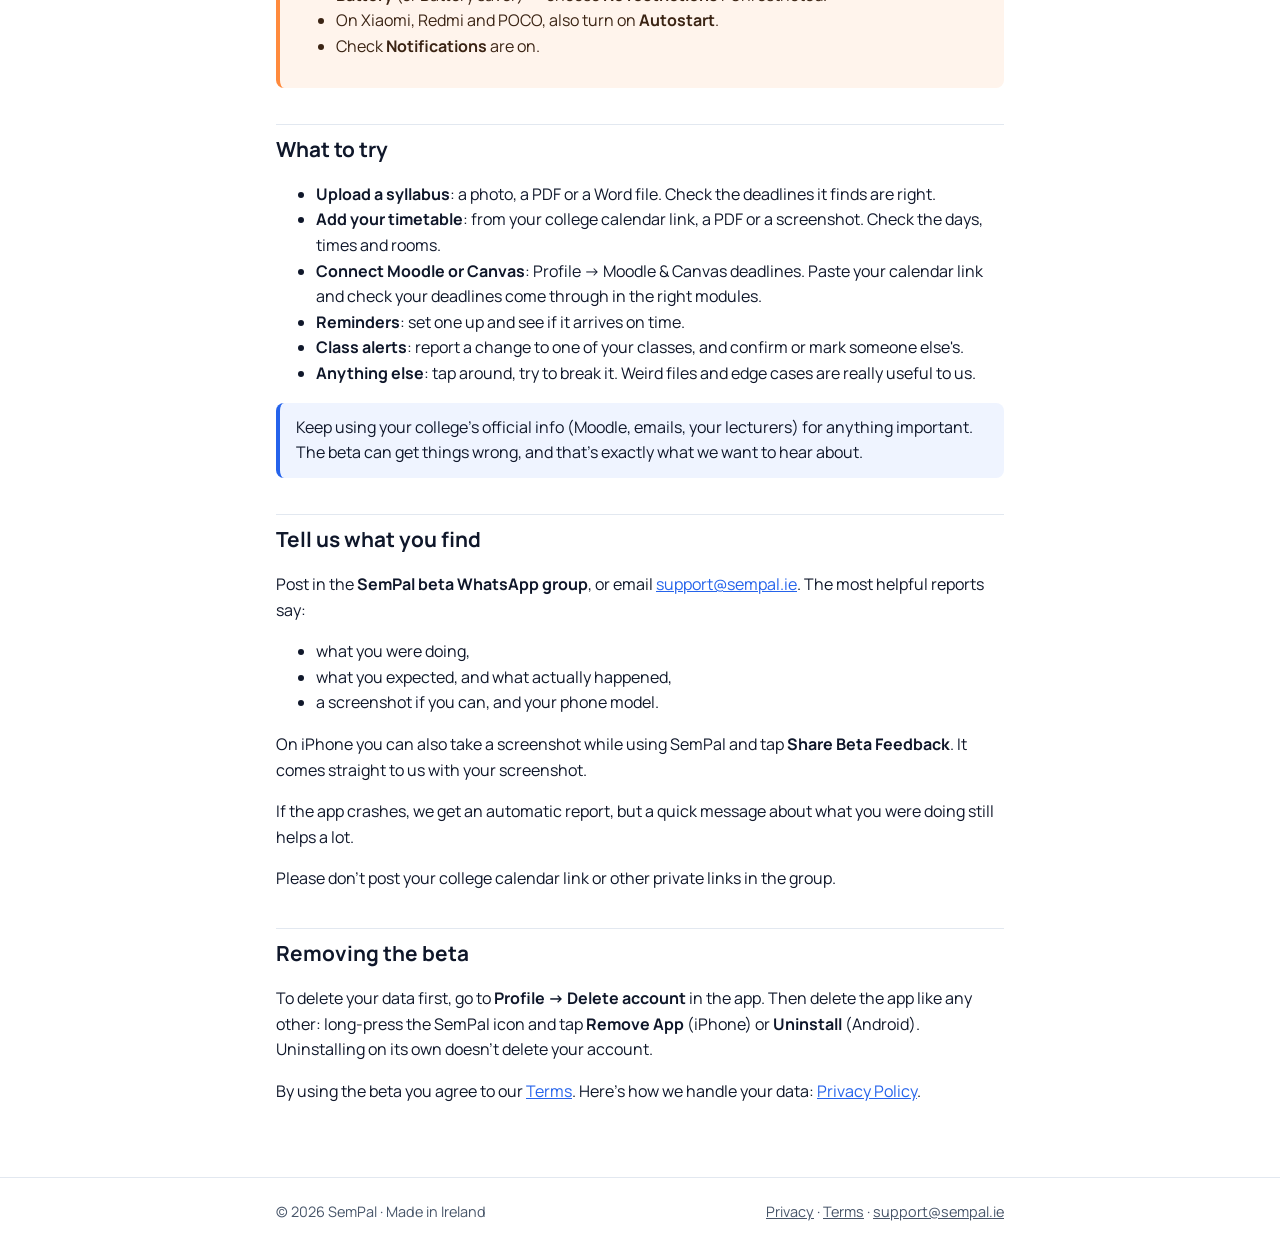
==== commit c30d3c51: "Add instruction to connect Moodle or Canvas" ====
--- a/beta.html
+++ b/beta.html
@@ -57,6 +57,7 @@
 <ul>
 <li><strong>Upload a syllabus</strong>: a photo, a PDF or a Word file. Check the deadlines it finds are right.</li>
 <li><strong>Add your timetable</strong>: from your college calendar link, a PDF or a screenshot. Check the days, times and rooms.</li>
+<li><strong>Connect Moodle or Canvas</strong>: Profile → Moodle &amp; Canvas deadlines. Paste your calendar link and check your deadlines come through in the right modules.</li>
 <li><strong>Reminders</strong>: set one up and see if it arrives on time.</li>
 <li><strong>Class alerts</strong>: report a change to one of your classes, and confirm or mark someone else's.</li>
 <li><strong>Anything else</strong>: tap around, try to break it. Weird files and edge cases are really useful to us.</li>
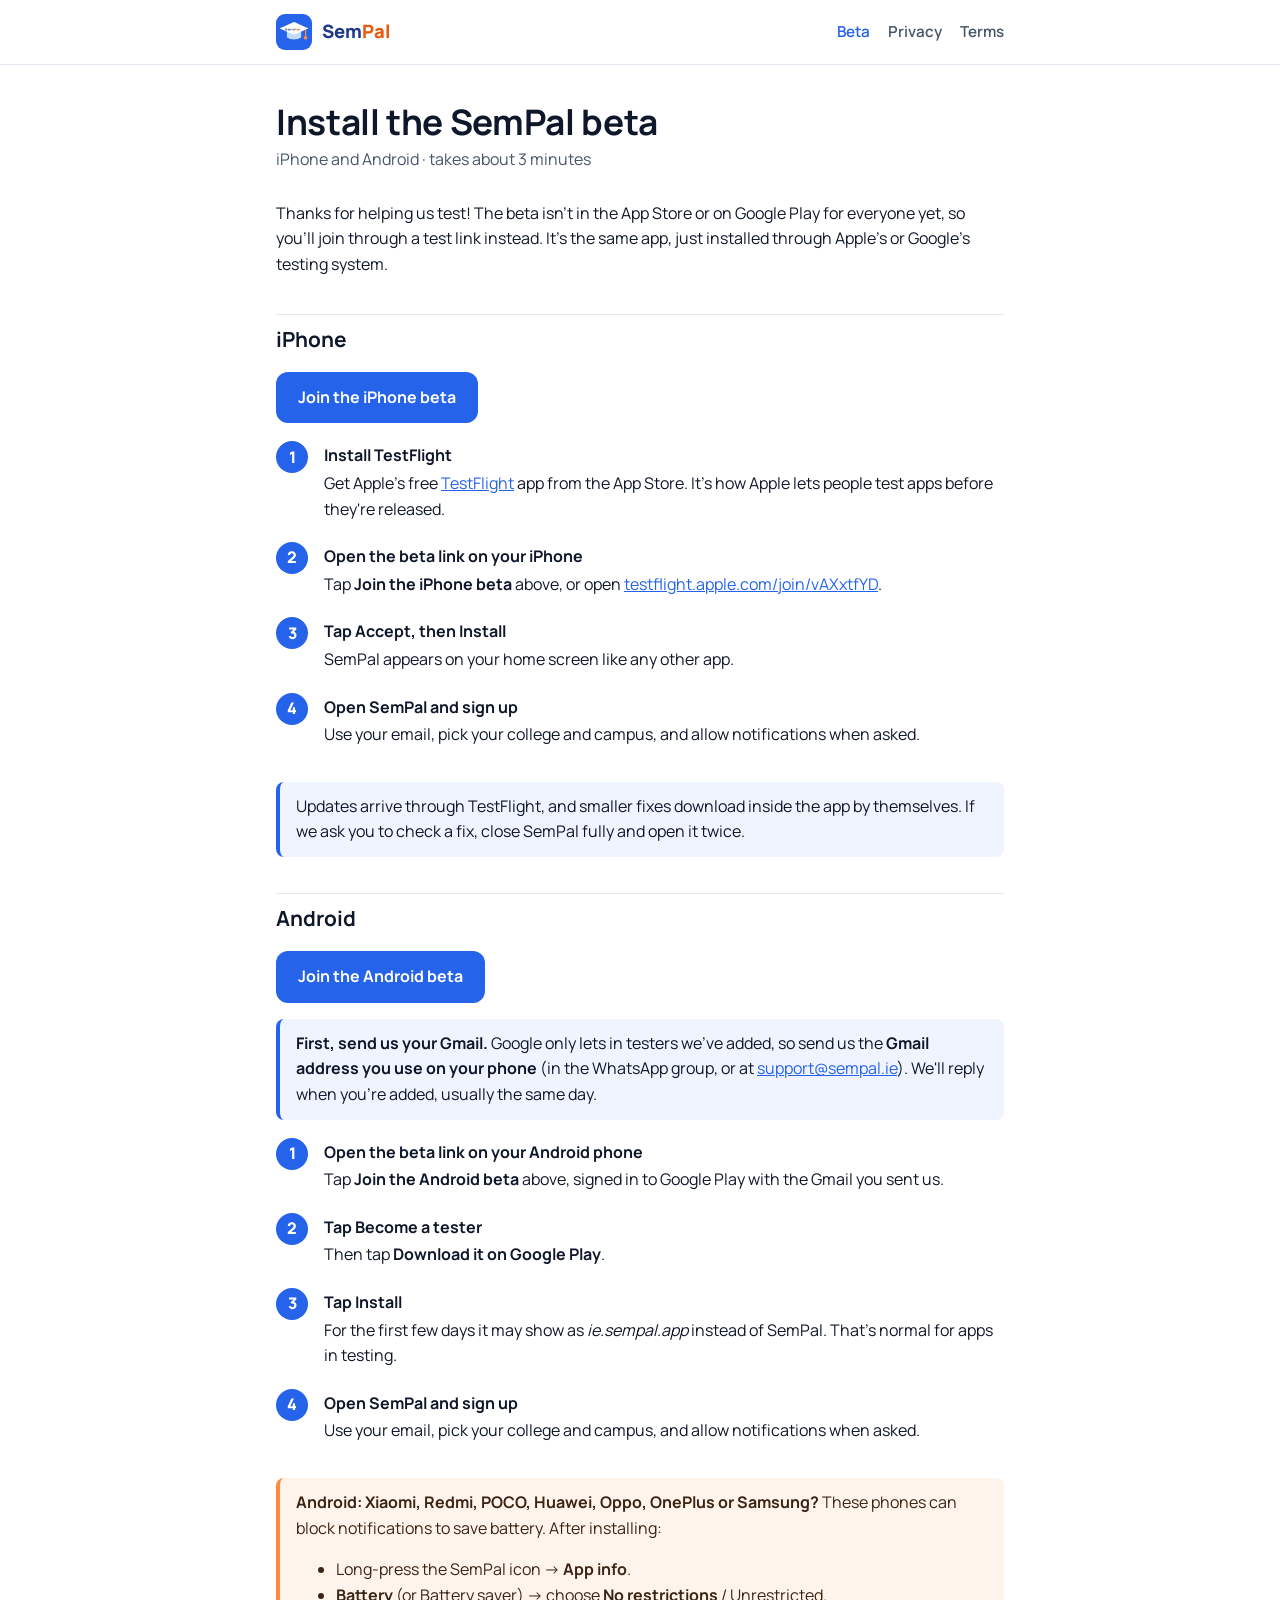
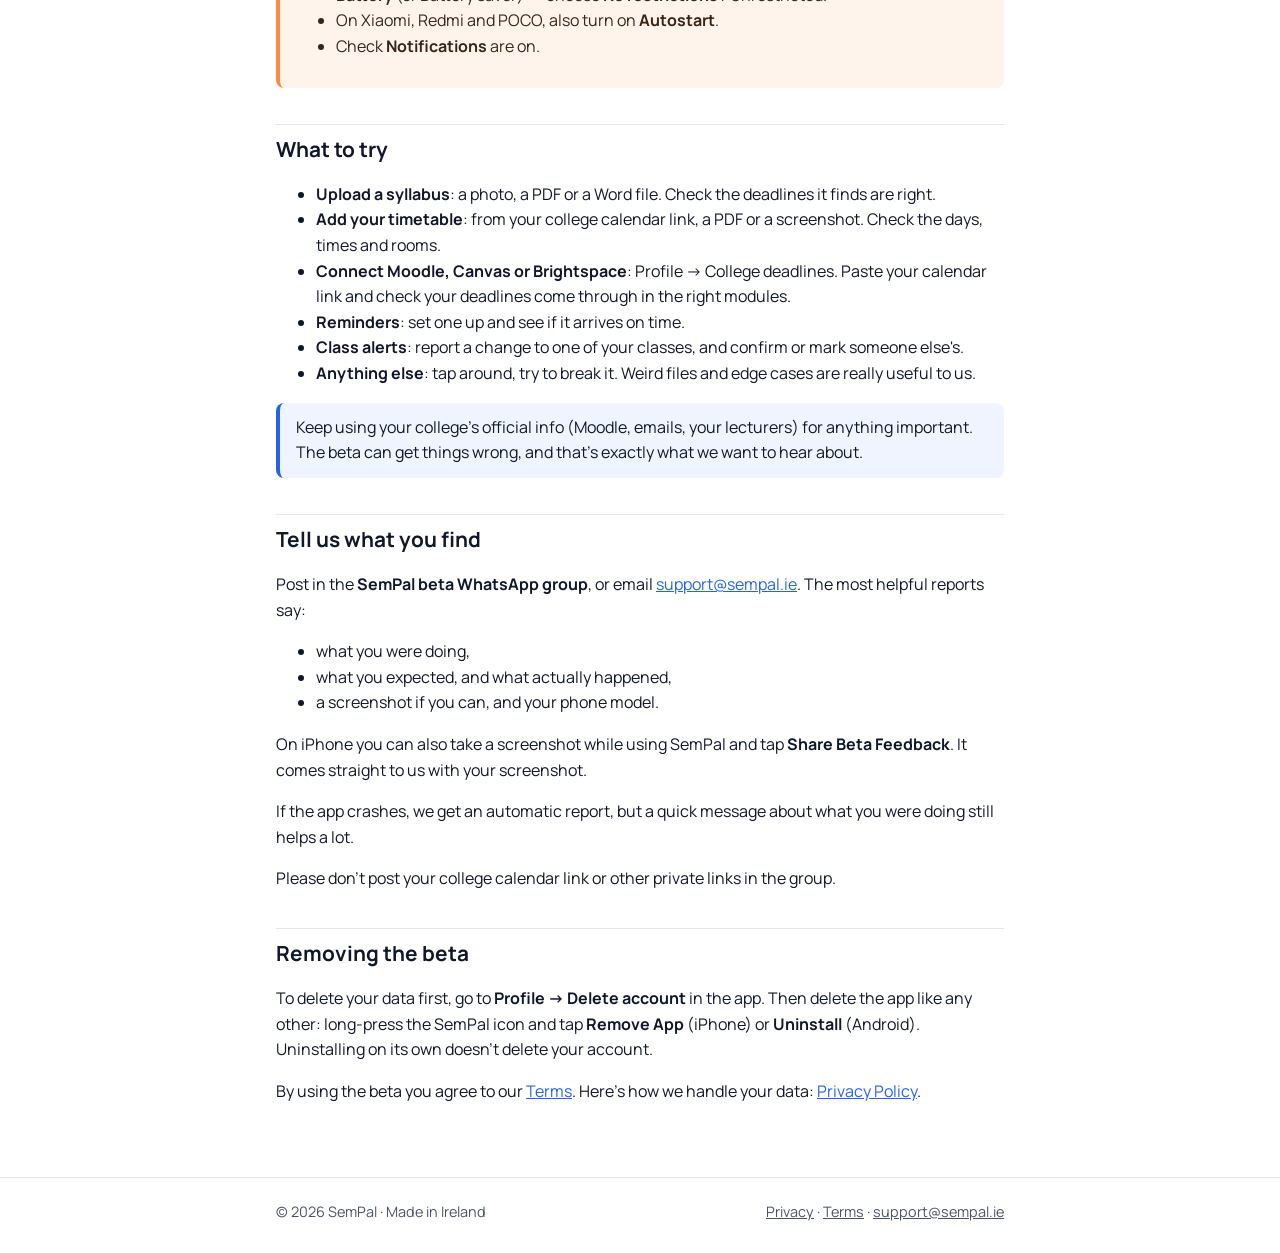
==== commit 4f097bec: "Update connection instructions for Moodle and Canvas" ====
--- a/beta.html
+++ b/beta.html
@@ -57,7 +57,7 @@
 <ul>
 <li><strong>Upload a syllabus</strong>: a photo, a PDF or a Word file. Check the deadlines it finds are right.</li>
 <li><strong>Add your timetable</strong>: from your college calendar link, a PDF or a screenshot. Check the days, times and rooms.</li>
-<li><strong>Connect Moodle or Canvas</strong>: Profile → Moodle &amp; Canvas deadlines. Paste your calendar link and check your deadlines come through in the right modules.</li>
+<li><strong>Connect Moodle, Canvas or Brightspace</strong>: Profile → College deadlines. Paste your calendar link and check your deadlines come through in the right modules.</li>
 <li><strong>Reminders</strong>: set one up and see if it arrives on time.</li>
 <li><strong>Class alerts</strong>: report a change to one of your classes, and confirm or mark someone else's.</li>
 <li><strong>Anything else</strong>: tap around, try to break it. Weird files and edge cases are really useful to us.</li>
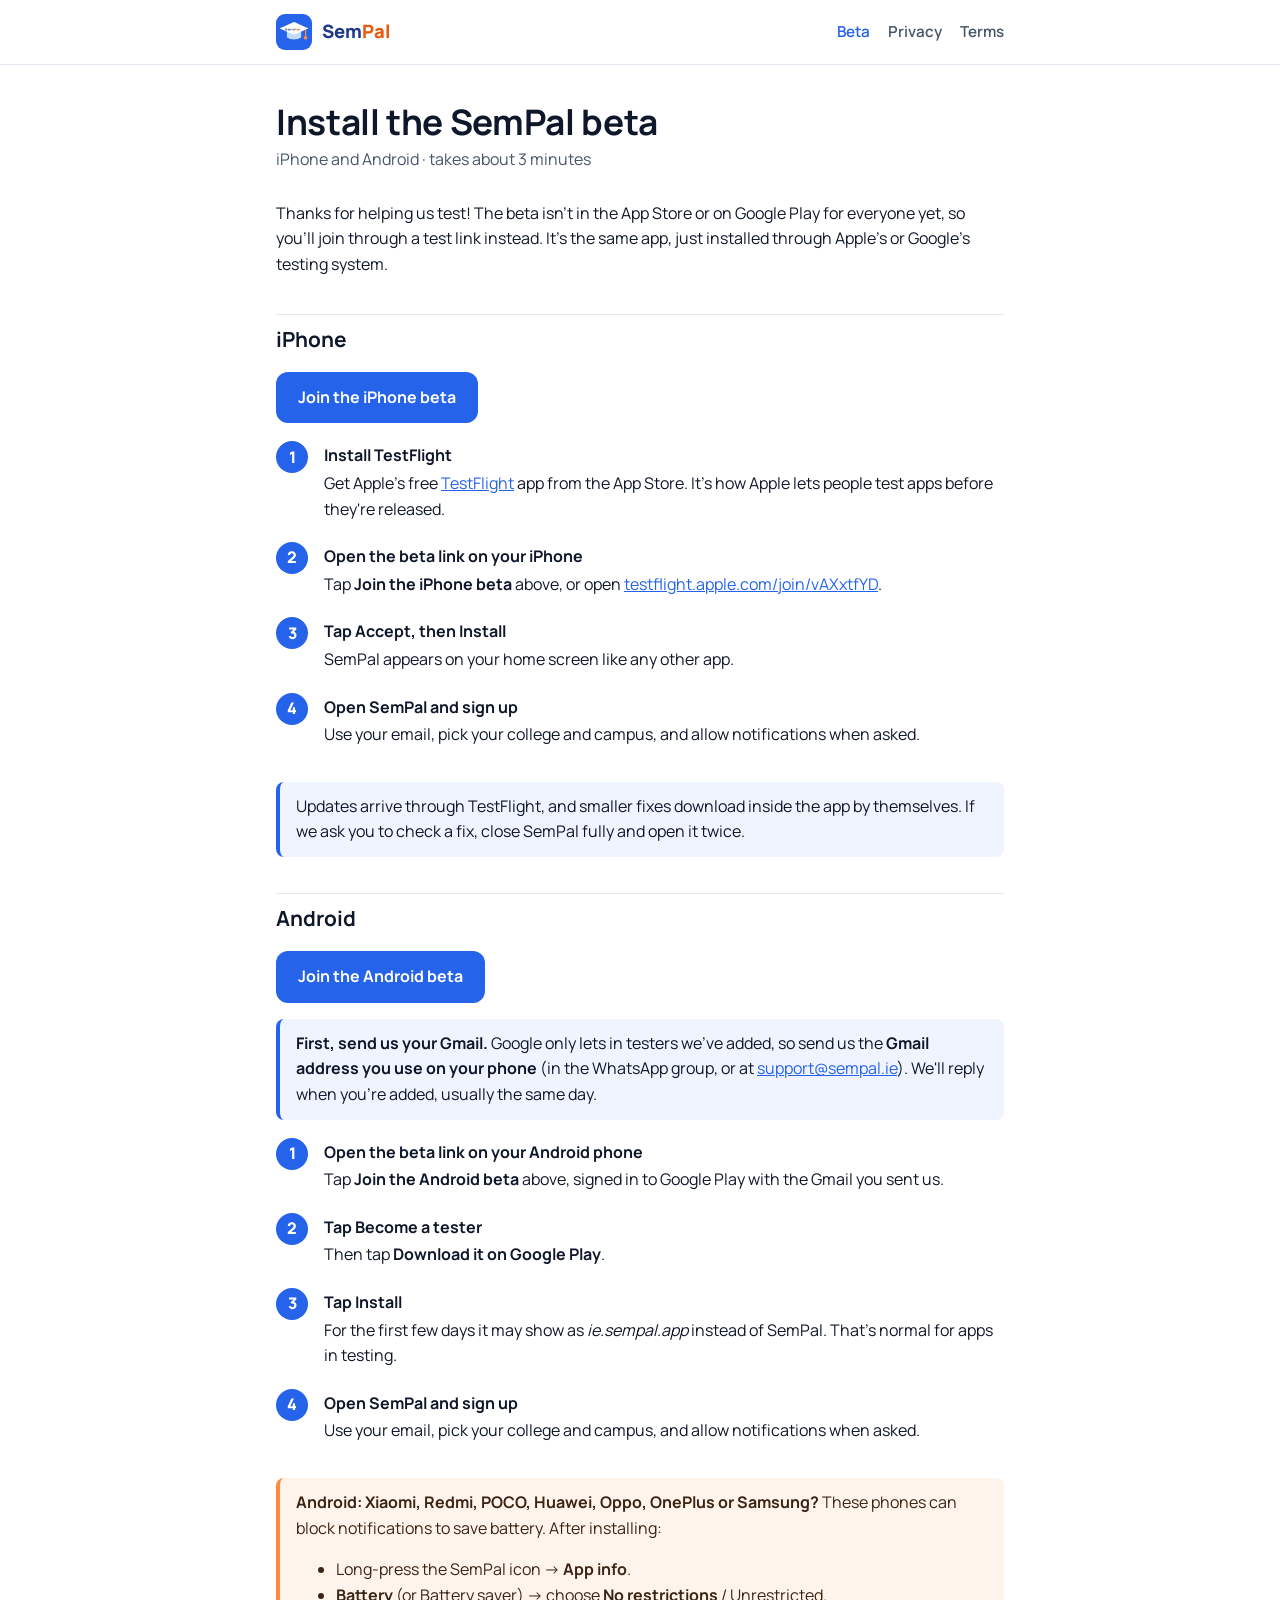
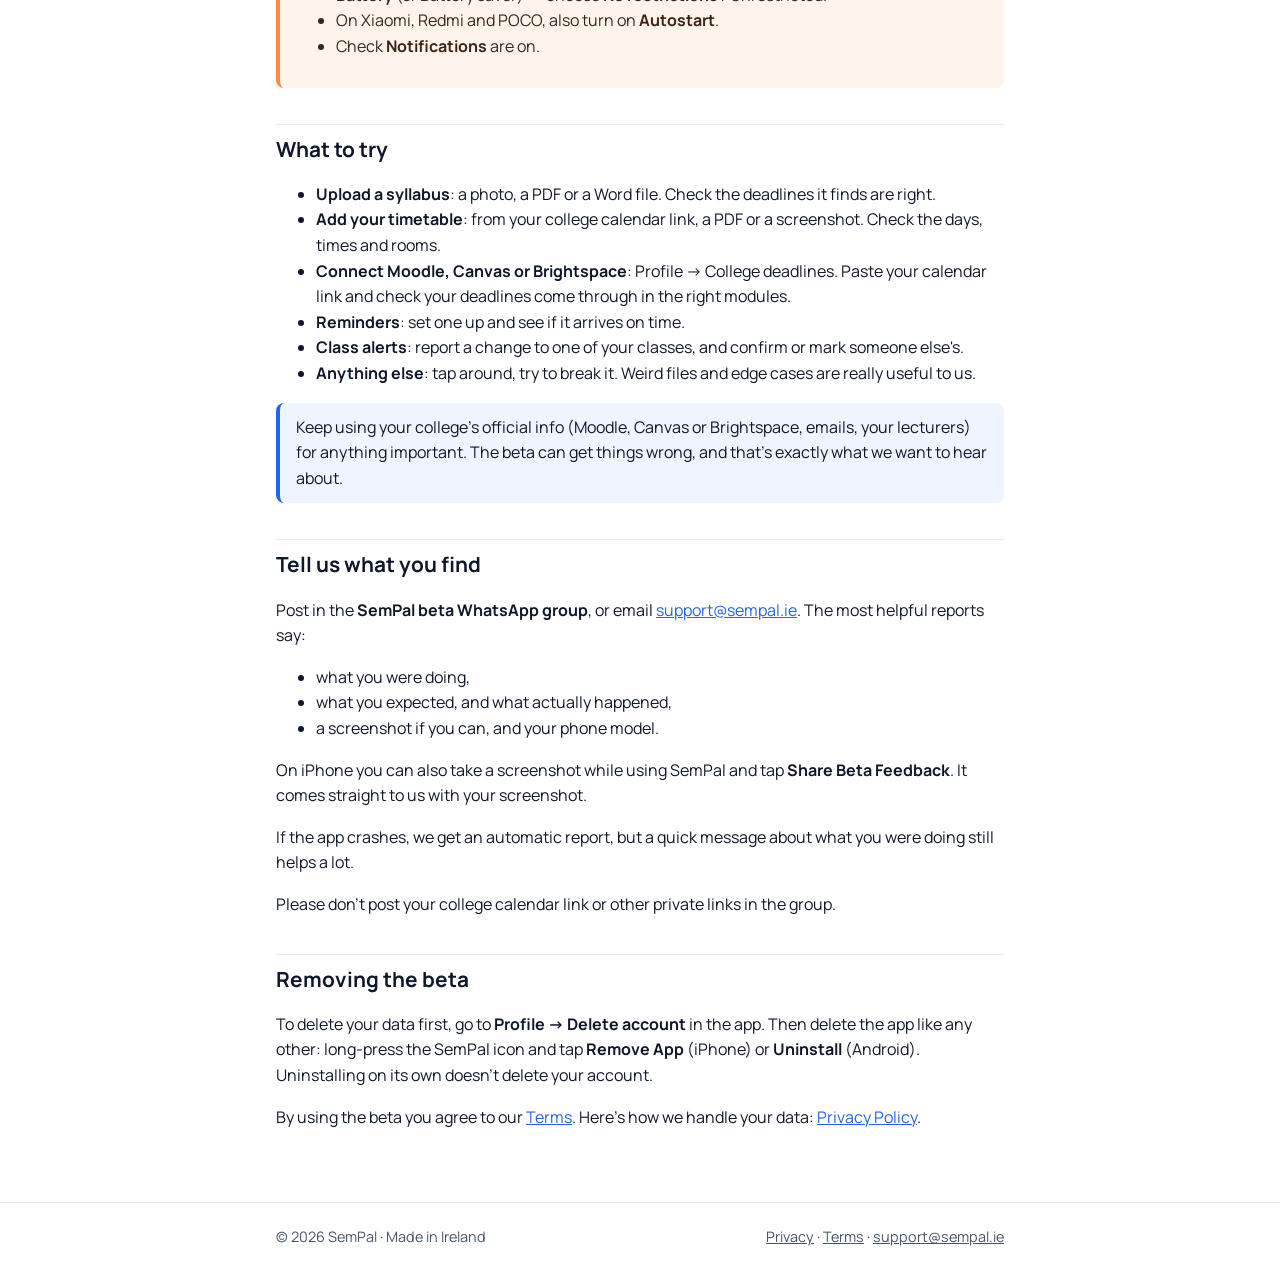
==== commit 9cf688ed: "Update note about using college's official info" ====
--- a/beta.html
+++ b/beta.html
@@ -62,7 +62,7 @@
 <li><strong>Class alerts</strong>: report a change to one of your classes, and confirm or mark someone else's.</li>
 <li><strong>Anything else</strong>: tap around, try to break it. Weird files and edge cases are really useful to us.</li>
 </ul>
-<div class="note">Keep using your college's official info (Moodle, emails, your lecturers) for anything important. The beta can get things wrong, and that's exactly what we want to hear about.</div>
+<div class="note">Keep using your college's official info (Moodle, Canvas or Brightspace, emails, your lecturers) for anything important. The beta can get things wrong, and that's exactly what we want to hear about.</div>
 
 <h2>Tell us what you find</h2>
 <p>Post in the <strong>SemPal beta WhatsApp group</strong>, or email <a href="mailto:support@sempal.ie">support@sempal.ie</a>. The most helpful reports say:</p>
